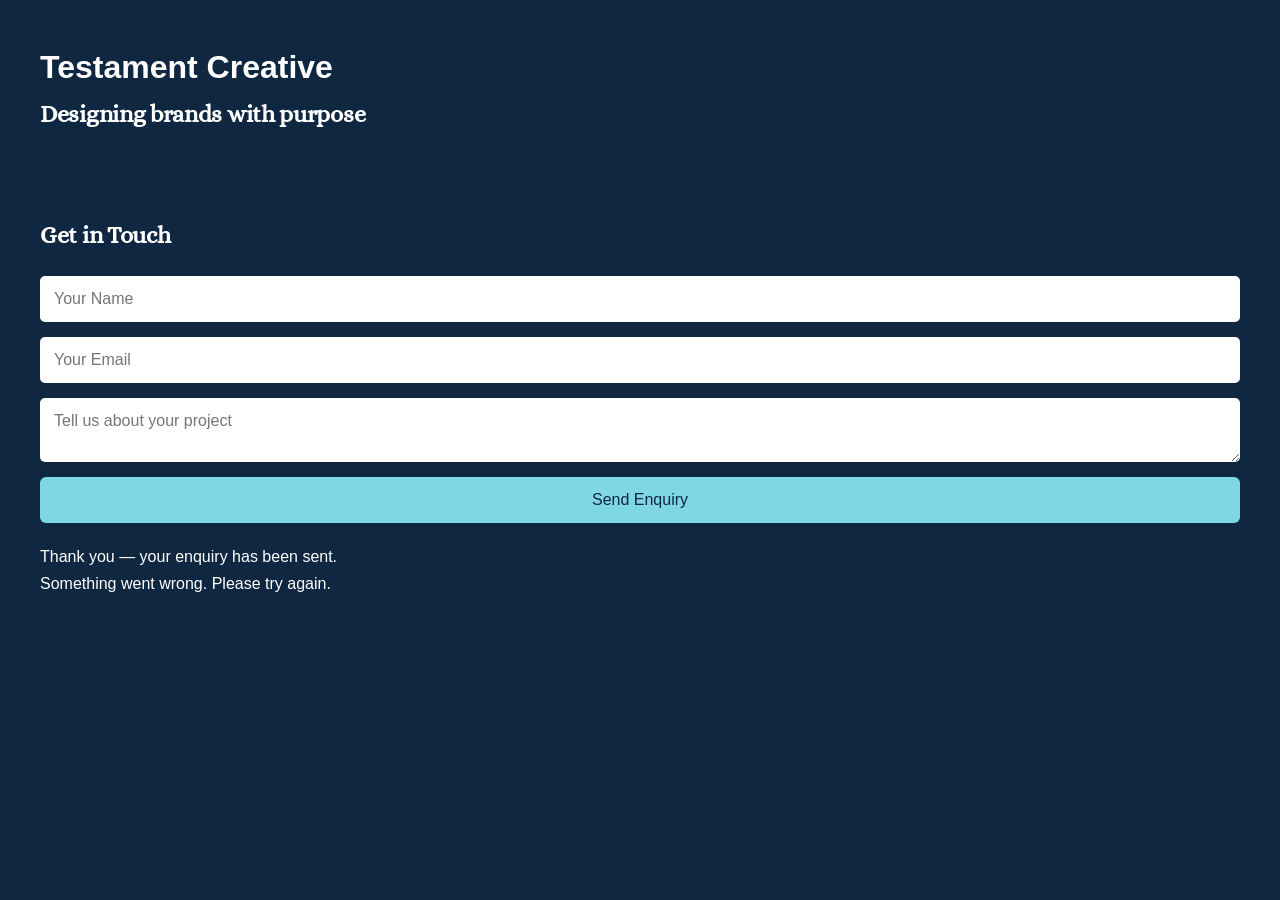
==== index.html @ 3f70b100 "Update index.html" ====
<!DOCTYPE html>
<html lang="en">
<head>
<meta charset="UTF-8">
<meta name="viewport" content="width=device-width, initial-scale=1.0">

<title>Testament Creative</title>

<link href="https://fonts.googleapis.com/css2?family=Alice&family=Inter:wght@300;400;500&display=swap" rel="stylesheet">
<link rel="stylesheet" href="style.css">

</head>

<body>

<header>
    <h1>Testament Creative</h1>
</header>

<section class="hero">
    <h2>Designing brands with purpose</h2>
</section>

<section class="contact">

    <h2>Get in Touch</h2>

    <form id="contact-form" action="https://submit-form.com/enug07Dzq" method="POST">

        <input type="text" name="name" placeholder="Your Name" required>
        <input type="email" name="email" placeholder="Your Email" required>
        <textarea name="message" placeholder="Tell us about your project" required></textarea>

        <button type="submit">Send Enquiry</button>

    </form>

    <div id="success-message">Thank you — your enquiry has been sent.</div>
    <div id="error-message">Something went wrong. Please try again.</div>

</section>

<script>
const form = document.getElementById('contact-form');
const successMessage = document.getElementById('success-message');
const errorMessage = document.getElementById('error-message');

form.addEventListener('submit', async function(e) {
    e.preventDefault();

    successMessage.classList.remove('show');
    errorMessage.classList.remove('show');

    const data = new FormData(form);

    try {
        const response = await fetch(form.action, {
            method: 'POST',
            body: data,
            headers: {
                'Accept': 'application/json'
            }
        });

        if (response.ok) {
            form.reset();
            successMessage.classList.add('show');
        } else {
            errorMessage.classList.add('show');
        }

    } catch (error) {
        errorMessage.classList.add('show');
    }
});
</script>

</body>
</html>
---- style.css ----
* {
  margin: 0;
  padding: 0;
  box-sizing: border-box;
}

body {
  font-family: -apple-system, BlinkMacSystemFont, "Segoe UI", Roboto, Arial, sans-serif;
  background-color: #0f2740;
  color: #ffffff;
  line-height: 1.7;
  padding: 40px;
}

/* LOGO */

.logo {
  display: block;
  margin: 0 auto 40px auto;
  width: 220px;
}

/* HERO */

.hero {
  max-width: 700px;
  margin-bottom: 80px;
}

.hero h1 {
  font-size: 34px;
  letter-spacing: -0.5px;
  margin-bottom: 20px;
  font-family: 'Alice', serif; /* ✅ ADDED */
}

.hero p {
  margin-bottom: 20px;
  opacity: 0.85;
}

/* BUTTONS */

button {
  background-color: #7fd6e5;
  color: #0f2740;
  border: none;
  padding: 14px 28px;
  border-radius: 6px;
  cursor: pointer;
  font-size: 16px;
  transition: all 0.25s ease;
}

button:hover {
  transform: translateY(-2px);
  box-shadow: 0 6px 20px rgba(127, 214, 229, 0.25);
}

/* SECTIONS */

section {
  margin-bottom: 80px;
}

h2 {
  margin-bottom: 20px;
  letter-spacing: -0.3px;
  font-family: 'Alice', serif; /* ✅ ADDED */
}

h3 {
  margin-bottom: 5px;
  font-family: 'Alice', serif; /* ✅ ADDED */
}

/* SERVICES */

.services {
  display: grid;
  gap: 20px;
}

.services div {
  transition: opacity 0.3s ease;
}

.services div:hover {
  opacity: 0.85;
}

.services p {
  opacity: 0.8;
}

/* CONTACT FORM */

form {
  display: flex;
  flex-direction: column;
  gap: 15px;
  margin-bottom: 20px;
}

input,
textarea {
  font-family: inherit;
  font-size: 16px;
  padding: 14px;
  border-radius: 5px;
  border: none;
}

/* LINKS */

a {
  color: #7fd6e5;
  text-decoration: none;
  transition: opacity 0.2s ease;
}

a:hover {
  opacity: 0.7;
}

/* SCROLL ANIMATION */

.fade-in {
  opacity: 0;
  transform: translateY(20px);
  transition: opacity 0.8s ease, transform 0.8s ease;
}

.fade-in.visible {
  opacity: 1;
  transform: translateY(0);
}

/* CURSOR GLOW */

.cursor-glow {
  position: fixed;
  width: 300px;
  height: 300px;
  background: radial-gradient(circle, rgba(127, 214, 229, 0.15) 0%, transparent 70%);
  pointer-events: none;
  transform: translate(-50%, -50%);
  z-index: 0;
}

/* MOBILE */

@media (max-width: 768px) {
  body {
    padding: 20px;
  }

  .hero h1 {
    font-size: 26px;
  }

  section {
    margin-bottom: 60px;
  }

  input,
  textarea {
    font-size: 15px;
  }
}
/* SUCCESS MESSAGE */

.success-message {
  opacity: 0;
  transform: translateY(10px);
  transition: opacity 0.6s ease, transform 0.6s ease;
  margin-top: 15px;
  color: #7fd6e5;
}

.success-message.visible {
  opacity: 1;
  transform: translateY(0);
}
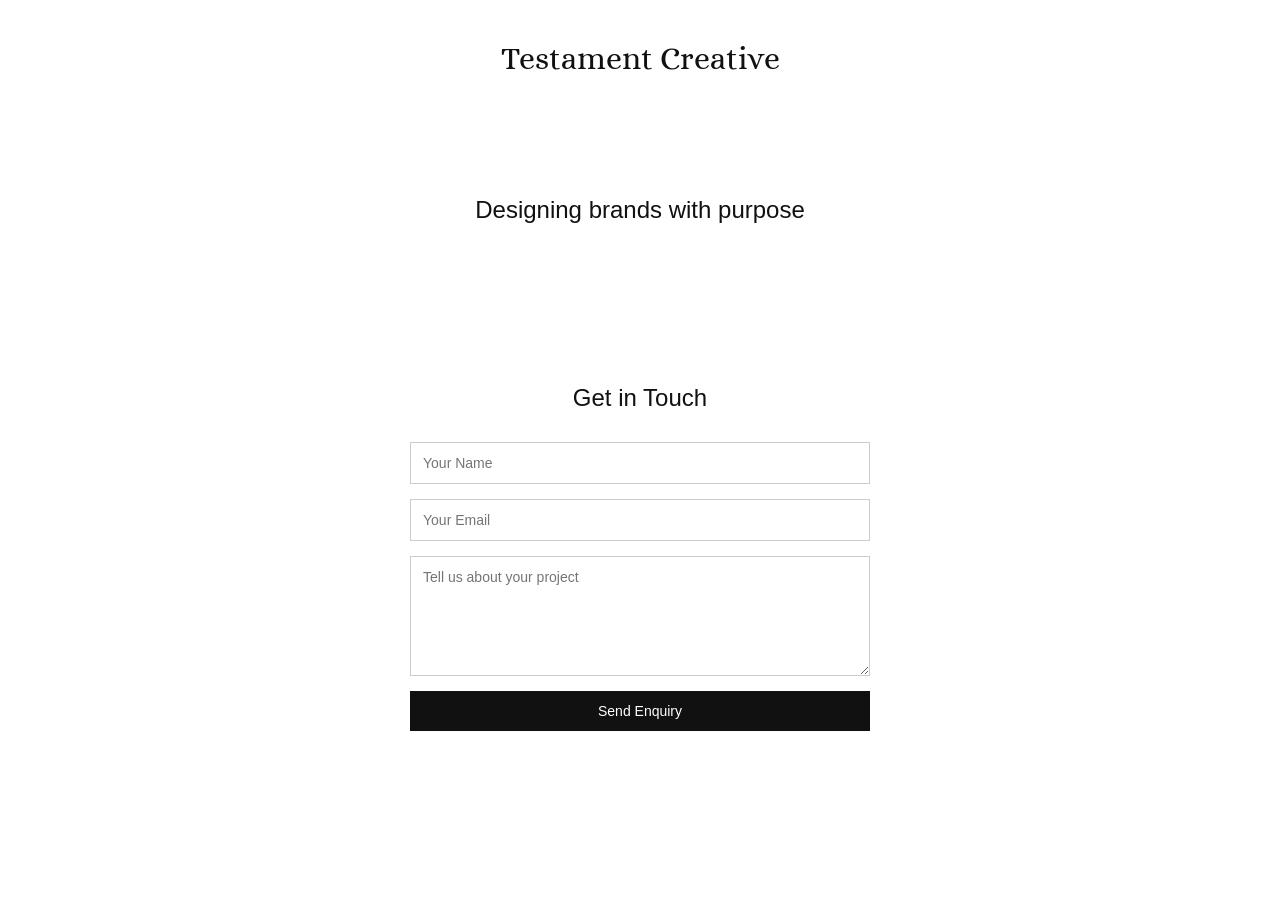
==== commit 13a8bc22: "Cancelled incorrect changes" ====
--- a/index.html
+++ b/index.html
@@ -25,7 +25,7 @@
 
     <h2>Get in Touch</h2>
 
-    <form id="contact-form" action="https://submit-form.com/enug07Dzq" method="POST">
+    <form id="contact-form" action="https://submit-form.com/REPLACE_WITH_YOUR_ID" method="POST">
 
         <input type="text" name="name" placeholder="Your Name" required>
         <input type="email" name="email" placeholder="Your Email" required>
@@ -36,42 +36,25 @@
     </form>
 
     <div id="success-message">Thank you — your enquiry has been sent.</div>
-    <div id="error-message">Something went wrong. Please try again.</div>
 
 </section>
 
 <script>
 const form = document.getElementById('contact-form');
 const successMessage = document.getElementById('success-message');
-const errorMessage = document.getElementById('error-message');
 
 form.addEventListener('submit', async function(e) {
     e.preventDefault();
 
-    successMessage.classList.remove('show');
-    errorMessage.classList.remove('show');
-
     const data = new FormData(form);
 
-    try {
-        const response = await fetch(form.action, {
-            method: 'POST',
-            body: data,
-            headers: {
-                'Accept': 'application/json'
-            }
-        });
+    await fetch(form.action, {
+        method: 'POST',
+        body: data
+    });
 
-        if (response.ok) {
-            form.reset();
-            successMessage.classList.add('show');
-        } else {
-            errorMessage.classList.add('show');
-        }
-
-    } catch (error) {
-        errorMessage.classList.add('show');
-    }
+    form.reset();
+    successMessage.classList.add('show');
 });
 </script>
 
--- a/style.css
+++ b/style.css
@@ -1,184 +1,104 @@
+/* Reset */
 * {
-  margin: 0;
-  padding: 0;
-  box-sizing: border-box;
+    margin: 0;
+    padding: 0;
+    box-sizing: border-box;
 }
 
 body {
-  font-family: -apple-system, BlinkMacSystemFont, "Segoe UI", Roboto, Arial, sans-serif;
-  background-color: #0f2740;
-  color: #ffffff;
-  line-height: 1.7;
-  padding: 40px;
+    font-family: 'Inter', sans-serif;
+    color: #111;
+    background: #fff;
 }
 
-/* LOGO */
-
-.logo {
-  display: block;
-  margin: 0 auto 40px auto;
-  width: 220px;
+/* Header */
+header {
+    padding: 40px 20px;
+    text-align: center;
 }
 
-/* HERO */
-
-.hero {
-  max-width: 700px;
-  margin-bottom: 80px;
+header h1 {
+    font-family: 'Alice', serif;
+    font-size: 32px;
+    font-weight: 400;
 }
 
-.hero h1 {
-  font-size: 34px;
-  letter-spacing: -0.5px;
-  margin-bottom: 20px;
-  font-family: 'Alice', serif; /* ✅ ADDED */
+/* Hero */
+.hero {
+    padding: 80px 20px;
+    text-align: center;
 }
 
-.hero p {
-  margin-bottom: 20px;
-  opacity: 0.85;
+.hero h2 {
+    font-size: 24px;
+    font-weight: 300;
 }
 
-/* BUTTONS */
-
-button {
-  background-color: #7fd6e5;
-  color: #0f2740;
-  border: none;
-  padding: 14px 28px;
-  border-radius: 6px;
-  cursor: pointer;
-  font-size: 16px;
-  transition: all 0.25s ease;
+/* Contact Section */
+.contact {
+    padding: 80px 20px;
+    max-width: 500px;
+    margin: 0 auto;
+    text-align: center;
 }
 
-button:hover {
-  transform: translateY(-2px);
-  box-shadow: 0 6px 20px rgba(127, 214, 229, 0.25);
+.contact h2 {
+    margin-bottom: 30px;
+    font-weight: 400;
 }
 
-/* SECTIONS */
-
-section {
-  margin-bottom: 80px;
-}
-
-h2 {
-  margin-bottom: 20px;
-  letter-spacing: -0.3px;
-  font-family: 'Alice', serif; /* ✅ ADDED */
-}
-
-h3 {
-  margin-bottom: 5px;
-  font-family: 'Alice', serif; /* ✅ ADDED */
-}
-
-/* SERVICES */
-
-.services {
-  display: grid;
-  gap: 20px;
-}
-
-.services div {
-  transition: opacity 0.3s ease;
-}
-
-.services div:hover {
-  opacity: 0.85;
-}
-
-.services p {
-  opacity: 0.8;
-}
-
-/* CONTACT FORM */
-
+/* Form */
 form {
-  display: flex;
-  flex-direction: column;
-  gap: 15px;
-  margin-bottom: 20px;
+    display: flex;
+    flex-direction: column;
+    gap: 15px;
 }
 
 input,
 textarea {
-  font-family: inherit;
-  font-size: 16px;
-  padding: 14px;
-  border-radius: 5px;
-  border: none;
+    padding: 12px;
+    border: 1px solid #ccc;
+    font-size: 14px;
+    font-family: 'Inter', sans-serif;
 }
 
-/* LINKS */
-
-a {
-  color: #7fd6e5;
-  text-decoration: none;
-  transition: opacity 0.2s ease;
+textarea {
+    min-height: 120px;
+    resize: vertical;
 }
 
-a:hover {
-  opacity: 0.7;
+button {
+    padding: 12px;
+    border: none;
+    background: #111;
+    color: #fff;
+    font-size: 14px;
+    cursor: pointer;
+    transition: opacity 0.3s ease;
 }
 
-/* SCROLL ANIMATION */
-
-.fade-in {
-  opacity: 0;
-  transform: translateY(20px);
-  transition: opacity 0.8s ease, transform 0.8s ease;
+button:hover {
+    opacity: 0.8;
 }
 
-.fade-in.visible {
-  opacity: 1;
-  transform: translateY(0);
+/* Messages */
+#success-message,
+#error-message {
+    opacity: 0;
+    margin-top: 20px;
+    font-size: 14px;
+    transition: opacity 0.5s ease;
 }
 
-/* CURSOR GLOW */
-
-.cursor-glow {
-  position: fixed;
-  width: 300px;
-  height: 300px;
-  background: radial-gradient(circle, rgba(127, 214, 229, 0.15) 0%, transparent 70%);
-  pointer-events: none;
-  transform: translate(-50%, -50%);
-  z-index: 0;
+#success-message.show,
+#error-message.show {
+    opacity: 1;
 }
 
-/* MOBILE */
-
-@media (max-width: 768px) {
-  body {
-    padding: 20px;
-  }
-
-  .hero h1 {
-    font-size: 26px;
-  }
-
-  section {
-    margin-bottom: 60px;
-  }
-
-  input,
-  textarea {
-    font-size: 15px;
-  }
-}
-/* SUCCESS MESSAGE */
-
-.success-message {
-  opacity: 0;
-  transform: translateY(10px);
-  transition: opacity 0.6s ease, transform 0.6s ease;
-  margin-top: 15px;
-  color: #7fd6e5;
+#success-message {
+    color: green;
 }
 
-.success-message.visible {
-  opacity: 1;
-  transform: translateY(0);
+#error-message {
+    color: red;
 }
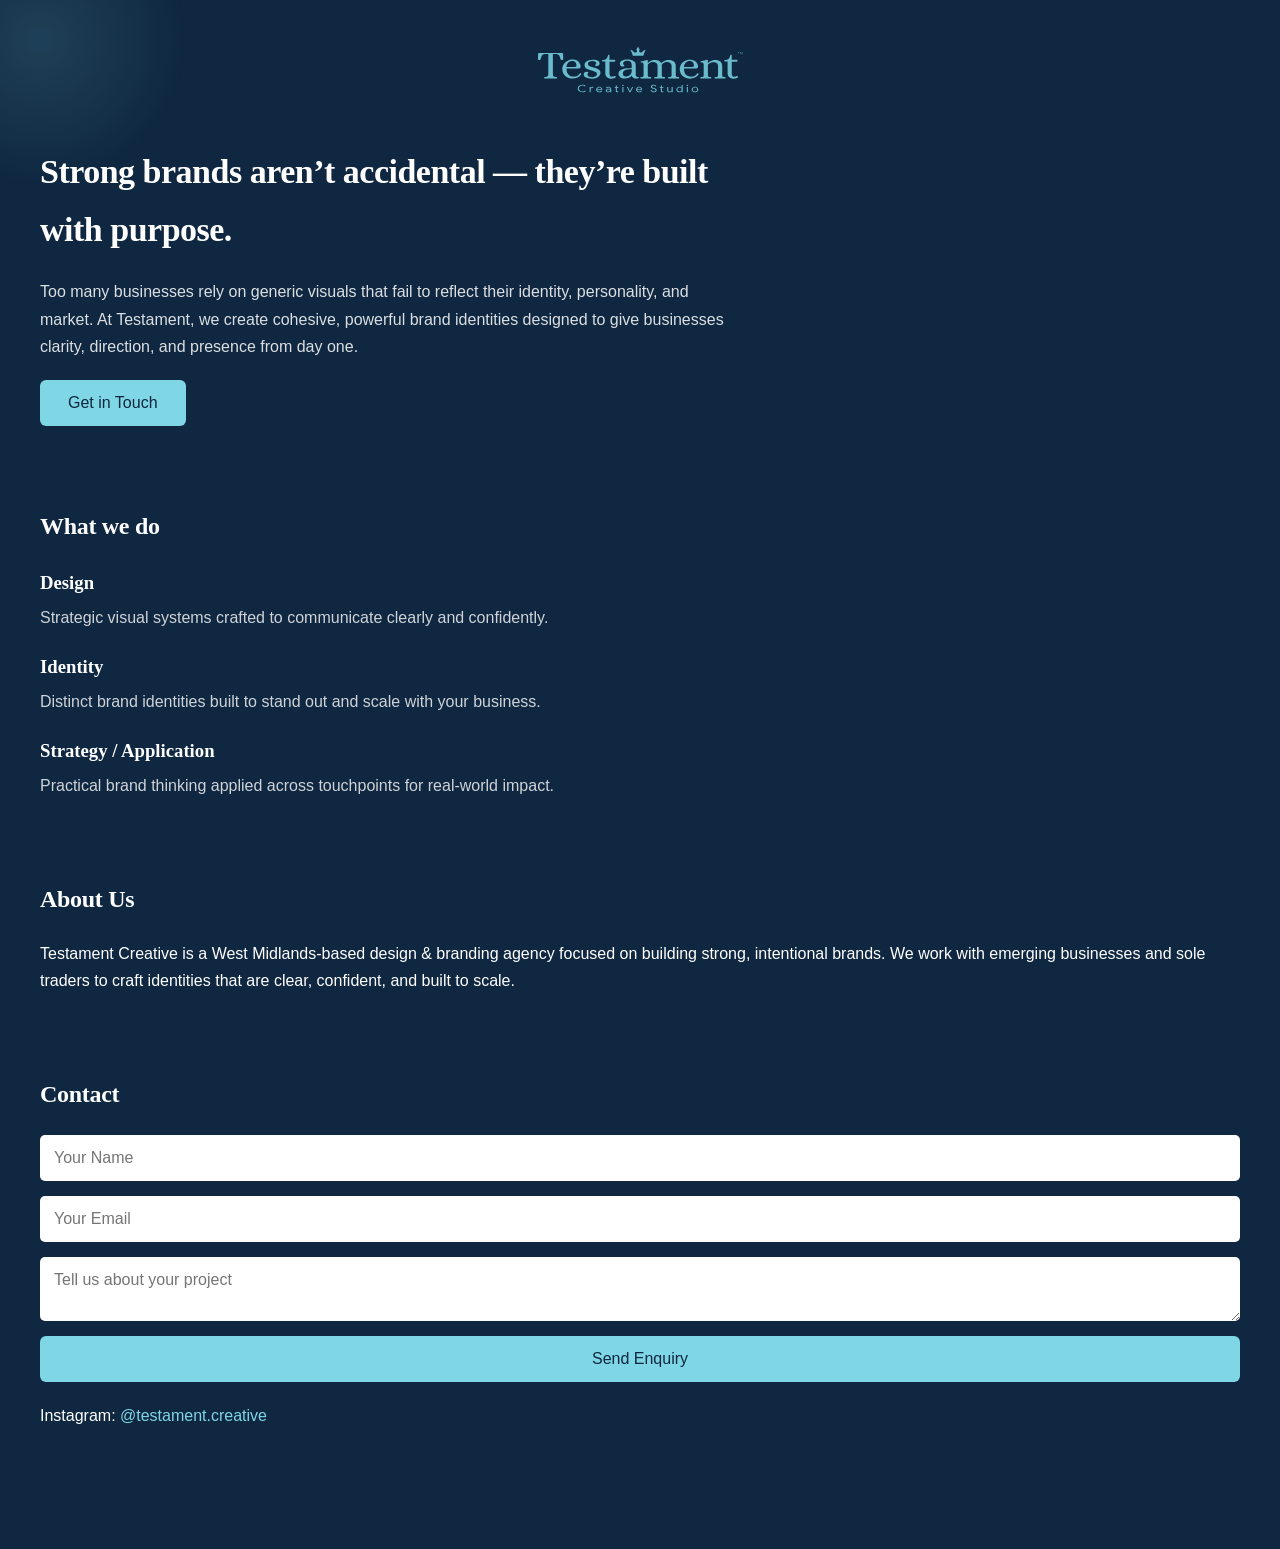
==== commit 4f01fd3a: "Version A1" ====
--- a/index.html
+++ b/index.html
@@ -2,60 +2,113 @@
 <html lang="en">
 <head>
 <meta charset="UTF-8">
+<title>Testament Creative | Branding & Design Agency UK</title>
+
 <meta name="viewport" content="width=device-width, initial-scale=1.0">
 
-<title>Testament Creative</title>
+<meta name="description" content="Testament Creative is a UK-based branding and design agency helping businesses build strong, purposeful brand identities that stand out and scale.">
 
-<link href="https://fonts.googleapis.com/css2?family=Alice&family=Inter:wght@300;400;500&display=swap" rel="stylesheet">
-<link rel="stylesheet" href="style.css">
+<link rel="stylesheet" href="style.css?v=5">
+<link rel="icon" type="image/png" href="favicon.png">
 
 </head>
 
 <body>
 
+<div class="cursor-glow"></div>
+
 <header>
-    <h1>Testament Creative</h1>
+<img src="logo.svg" alt="Testament Creative branding agency logo" class="logo fade-in">
 </header>
 
-<section class="hero">
-    <h2>Designing brands with purpose</h2>
+<section class="hero fade-in">
+<h1>Strong brands aren’t accidental — they’re built with purpose.</h1>
+<p>
+Too many businesses rely on generic visuals that fail to reflect their identity,
+personality, and market. At Testament, we create cohesive, powerful brand identities
+designed to give businesses clarity, direction, and presence from day one.
+</p>
+<button onclick="scrollToContact()">Get in Touch</button>
 </section>
 
-<section class="contact">
+<section class="fade-in">
+<h2>What we do</h2>
 
-    <h2>Get in Touch</h2>
+<div class="services">
+<div>
+<h3>Design</h3>
+<p>Strategic visual systems crafted to communicate clearly and confidently.</p>
+</div>
 
-    <form id="contact-form" action="https://submit-form.com/REPLACE_WITH_YOUR_ID" method="POST">
+<div>
+<h3>Identity</h3>
+<p>Distinct brand identities built to stand out and scale with your business.</p>
+</div>
 
-        <input type="text" name="name" placeholder="Your Name" required>
-        <input type="email" name="email" placeholder="Your Email" required>
-        <textarea name="message" placeholder="Tell us about your project" required></textarea>
+<div>
+<h3>Strategy / Application</h3>
+<p>Practical brand thinking applied across touchpoints for real-world impact.</p>
+</div>
+</div>
+</section>
 
-        <button type="submit">Send Enquiry</button>
+<section class="fade-in">
+<h2>About Us</h2>
+<p>
+Testament Creative is a West Midlands-based design & branding agency focused on building strong, intentional brands.
+We work with emerging businesses and sole traders to craft identities
+that are clear, confident, and built to scale.
+</p>
+</section>
 
-    </form>
+<section id="contact" class="contact fade-in">
+<h2>Contact</h2>
 
-    <div id="success-message">Thank you — your enquiry has been sent.</div>
+<!-- GitHub Pages compatible (no backend yet) -->
+<form>
+<input type="text" name="name" placeholder="Your Name" required>
+<input type="email" name="email" placeholder="Your Email" required>
+<textarea name="message" placeholder="Tell us about your project" required></textarea>
 
+<button type="submit">Send Enquiry</button>
+</form>
+
+<p>
+Instagram:
+<a href="https://instagram.com/testament.creative" target="_blank" rel="noopener">
+@testament.creative
+</a>
+</p>
 </section>
 
 <script>
-const form = document.getElementById('contact-form');
-const successMessage = document.getElementById('success-message');
+// Fade-in on scroll
+const elements = document.querySelectorAll('.fade-in');
 
-form.addEventListener('submit', async function(e) {
-    e.preventDefault();
+const observer = new IntersectionObserver(entries => {
+entries.forEach(entry => {
+if (entry.isIntersecting) {
+entry.target.classList.add('visible');
+}
+});
+}, { threshold: 0.1 });
 
-    const data = new FormData(form);
+elements.forEach(el => observer.observe(el));
 
-    await fetch(form.action, {
-        method: 'POST',
-        body: data
-    });
+// Cursor glow
+const glow = document.querySelector('.cursor-glow');
 
-    form.reset();
-    successMessage.classList.add('show');
+document.addEventListener('mousemove', (e) => {
+glow.style.left = e.clientX + 'px';
+glow.style.top = e.clientY + 'px';
 });
+
+// Smooth scroll
+function scrollToContact() {
+document.getElementById('contact').scrollIntoView({
+behavior: 'smooth'
+});
+}
 </script>
 
 </body>
--- a/style.css
+++ b/style.css
@@ -1,104 +1,184 @@
-/* Reset */
 * {
-    margin: 0;
-    padding: 0;
-    box-sizing: border-box;
+  margin: 0;
+  padding: 0;
+  box-sizing: border-box;
 }
 
 body {
-    font-family: 'Inter', sans-serif;
-    color: #111;
-    background: #fff;
+  font-family: -apple-system, BlinkMacSystemFont, "Segoe UI", Roboto, Arial, sans-serif;
+  background-color: #0f2740;
+  color: #ffffff;
+  line-height: 1.7;
+  padding: 40px;
 }
 
-/* Header */
-header {
-    padding: 40px 20px;
-    text-align: center;
+/* LOGO */
+
+.logo {
+  display: block;
+  margin: 0 auto 40px auto;
+  width: 220px;
 }
 
-header h1 {
-    font-family: 'Alice', serif;
-    font-size: 32px;
-    font-weight: 400;
+/* HERO */
+
+.hero {
+  max-width: 700px;
+  margin-bottom: 80px;
 }
 
-/* Hero */
-.hero {
-    padding: 80px 20px;
-    text-align: center;
+.hero h1 {
+  font-size: 34px;
+  letter-spacing: -0.5px;
+  margin-bottom: 20px;
+  font-family: 'Alice', serif; /* ✅ ADDED */
 }
 
-.hero h2 {
-    font-size: 24px;
-    font-weight: 300;
+.hero p {
+  margin-bottom: 20px;
+  opacity: 0.85;
 }
 
-/* Contact Section */
-.contact {
-    padding: 80px 20px;
-    max-width: 500px;
-    margin: 0 auto;
-    text-align: center;
+/* BUTTONS */
+
+button {
+  background-color: #7fd6e5;
+  color: #0f2740;
+  border: none;
+  padding: 14px 28px;
+  border-radius: 6px;
+  cursor: pointer;
+  font-size: 16px;
+  transition: all 0.25s ease;
 }
 
-.contact h2 {
-    margin-bottom: 30px;
-    font-weight: 400;
+button:hover {
+  transform: translateY(-2px);
+  box-shadow: 0 6px 20px rgba(127, 214, 229, 0.25);
 }
 
-/* Form */
+/* SECTIONS */
+
+section {
+  margin-bottom: 80px;
+}
+
+h2 {
+  margin-bottom: 20px;
+  letter-spacing: -0.3px;
+  font-family: 'Alice', serif; /* ✅ ADDED */
+}
+
+h3 {
+  margin-bottom: 5px;
+  font-family: 'Alice', serif; /* ✅ ADDED */
+}
+
+/* SERVICES */
+
+.services {
+  display: grid;
+  gap: 20px;
+}
+
+.services div {
+  transition: opacity 0.3s ease;
+}
+
+.services div:hover {
+  opacity: 0.85;
+}
+
+.services p {
+  opacity: 0.8;
+}
+
+/* CONTACT FORM */
+
 form {
-    display: flex;
-    flex-direction: column;
-    gap: 15px;
+  display: flex;
+  flex-direction: column;
+  gap: 15px;
+  margin-bottom: 20px;
 }
 
 input,
 textarea {
-    padding: 12px;
-    border: 1px solid #ccc;
-    font-size: 14px;
-    font-family: 'Inter', sans-serif;
+  font-family: inherit;
+  font-size: 16px;
+  padding: 14px;
+  border-radius: 5px;
+  border: none;
 }
 
-textarea {
-    min-height: 120px;
-    resize: vertical;
+/* LINKS */
+
+a {
+  color: #7fd6e5;
+  text-decoration: none;
+  transition: opacity 0.2s ease;
 }
 
-button {
-    padding: 12px;
-    border: none;
-    background: #111;
-    color: #fff;
-    font-size: 14px;
-    cursor: pointer;
-    transition: opacity 0.3s ease;
+a:hover {
+  opacity: 0.7;
 }
 
-button:hover {
-    opacity: 0.8;
+/* SCROLL ANIMATION */
+
+.fade-in {
+  opacity: 0;
+  transform: translateY(20px);
+  transition: opacity 0.8s ease, transform 0.8s ease;
 }
 
-/* Messages */
-#success-message,
-#error-message {
-    opacity: 0;
-    margin-top: 20px;
-    font-size: 14px;
-    transition: opacity 0.5s ease;
+.fade-in.visible {
+  opacity: 1;
+  transform: translateY(0);
 }
 
-#success-message.show,
-#error-message.show {
-    opacity: 1;
+/* CURSOR GLOW */
+
+.cursor-glow {
+  position: fixed;
+  width: 300px;
+  height: 300px;
+  background: radial-gradient(circle, rgba(127, 214, 229, 0.15) 0%, transparent 70%);
+  pointer-events: none;
+  transform: translate(-50%, -50%);
+  z-index: 0;
 }
 
-#success-message {
-    color: green;
+/* MOBILE */
+
+@media (max-width: 768px) {
+  body {
+    padding: 20px;
+  }
+
+  .hero h1 {
+    font-size: 26px;
+  }
+
+  section {
+    margin-bottom: 60px;
+  }
+
+  input,
+  textarea {
+    font-size: 15px;
+  }
+}
+/* SUCCESS MESSAGE */
+
+.success-message {
+  opacity: 0;
+  transform: translateY(10px);
+  transition: opacity 0.6s ease, transform 0.6s ease;
+  margin-top: 15px;
+  color: #7fd6e5;
 }
 
-#error-message {
-    color: red;
+.success-message.visible {
+  opacity: 1;
+  transform: translateY(0);
 }
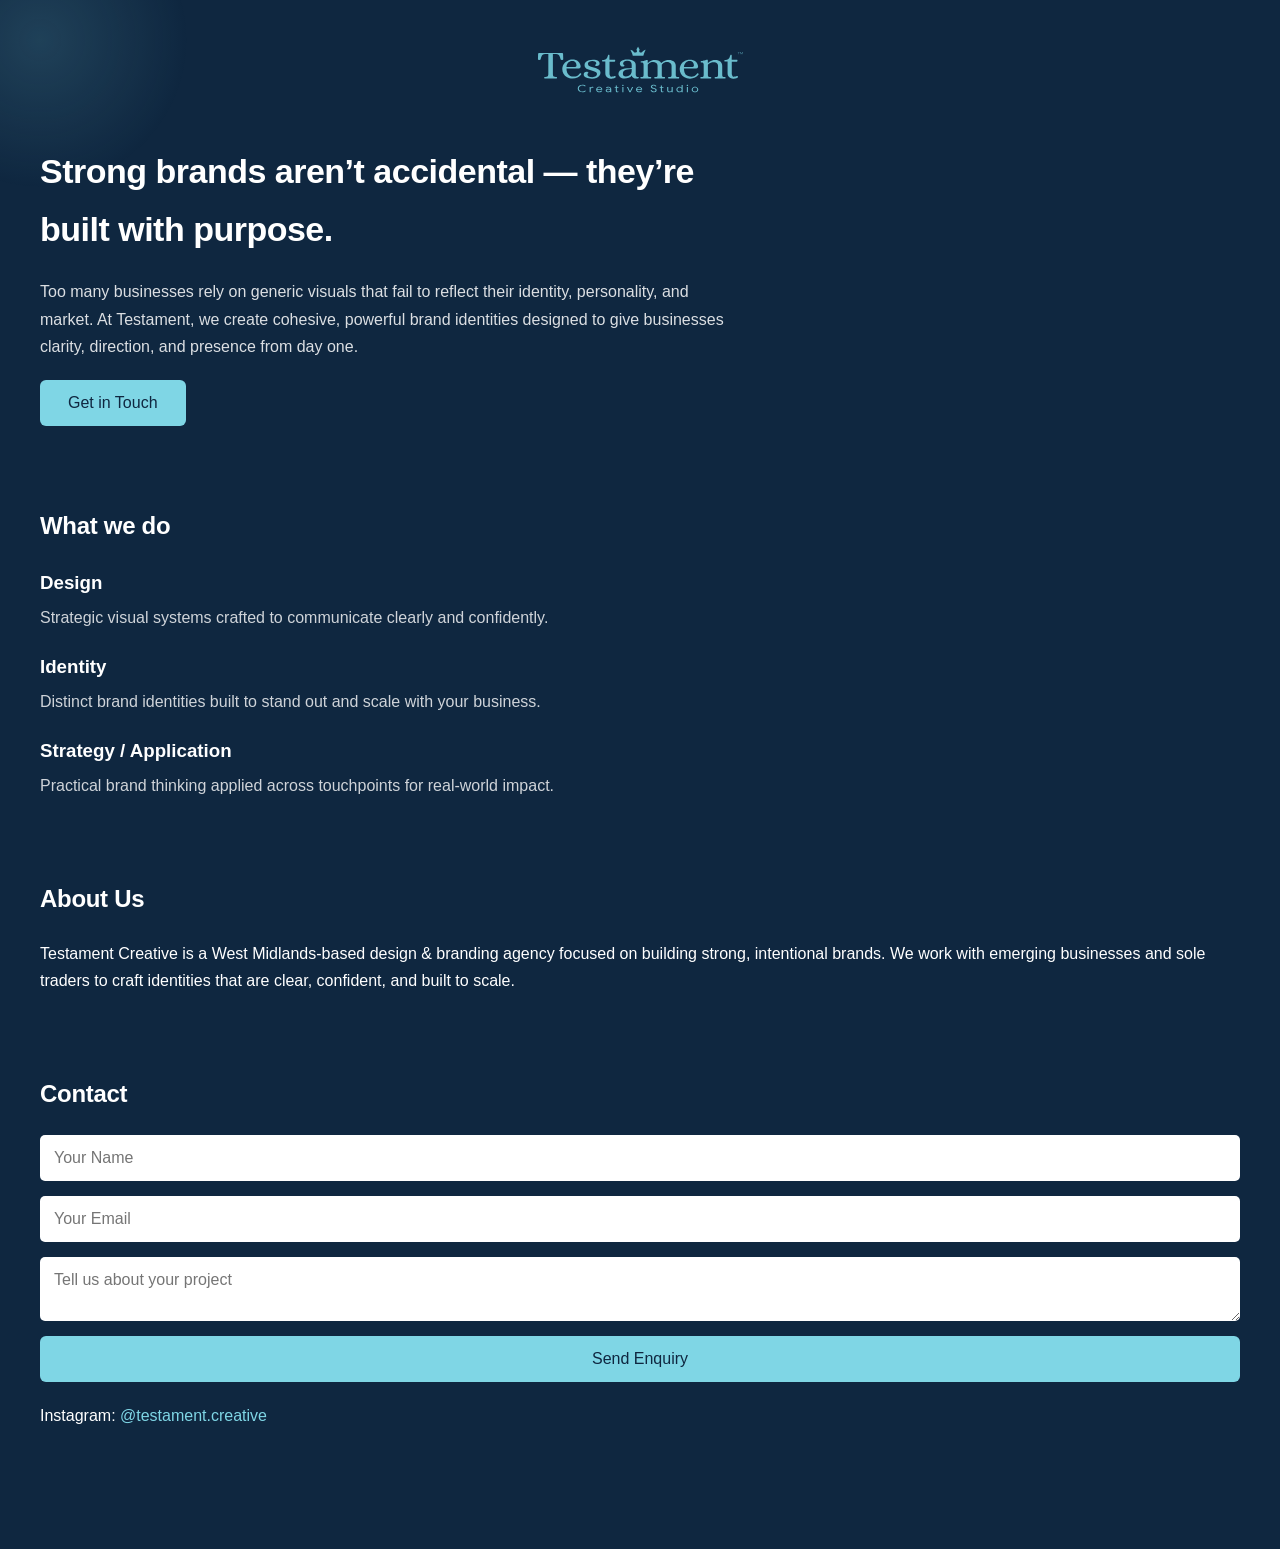
==== commit 0c7919c3: "Added logo animation" ====
--- a/index.html
+++ b/index.html
@@ -18,7 +18,7 @@
 <div class="cursor-glow"></div>
 
 <header>
-<img src="logo.svg" alt="Testament Creative branding agency logo" class="logo fade-in">
+<img src="logo.svg" alt="Testament Creative branding agency logo" class="logo fade-in logo-drop">
 </header>
 
 <section class="hero fade-in">
@@ -64,7 +64,6 @@
 <section id="contact" class="contact fade-in">
 <h2>Contact</h2>
 
-<!-- GitHub Pages compatible (no backend yet) -->
 <form>
 <input type="text" name="name" placeholder="Your Name" required>
 <input type="email" name="email" placeholder="Your Email" required>
@@ -103,7 +102,7 @@
 glow.style.top = e.clientY + 'px';
 });
 
-// Smooth scroll
+// Smooth scroll to contact
 function scrollToContact() {
 document.getElementById('contact').scrollIntoView({
 behavior: 'smooth'
--- a/style.css
+++ b/style.css
@@ -31,7 +31,6 @@
   font-size: 34px;
   letter-spacing: -0.5px;
   margin-bottom: 20px;
-  font-family: 'Alice', serif; /* ✅ ADDED */
 }
 
 .hero p {
@@ -66,12 +65,10 @@
 h2 {
   margin-bottom: 20px;
   letter-spacing: -0.3px;
-  font-family: 'Alice', serif; /* ✅ ADDED */
 }
 
 h3 {
   margin-bottom: 5px;
-  font-family: 'Alice', serif; /* ✅ ADDED */
 }
 
 /* SERVICES */
@@ -168,17 +165,3 @@
     font-size: 15px;
   }
 }
-/* SUCCESS MESSAGE */
-
-.success-message {
-  opacity: 0;
-  transform: translateY(10px);
-  transition: opacity 0.6s ease, transform 0.6s ease;
-  margin-top: 15px;
-  color: #7fd6e5;
-}
-
-.success-message.visible {
-  opacity: 1;
-  transform: translateY(0);
-}
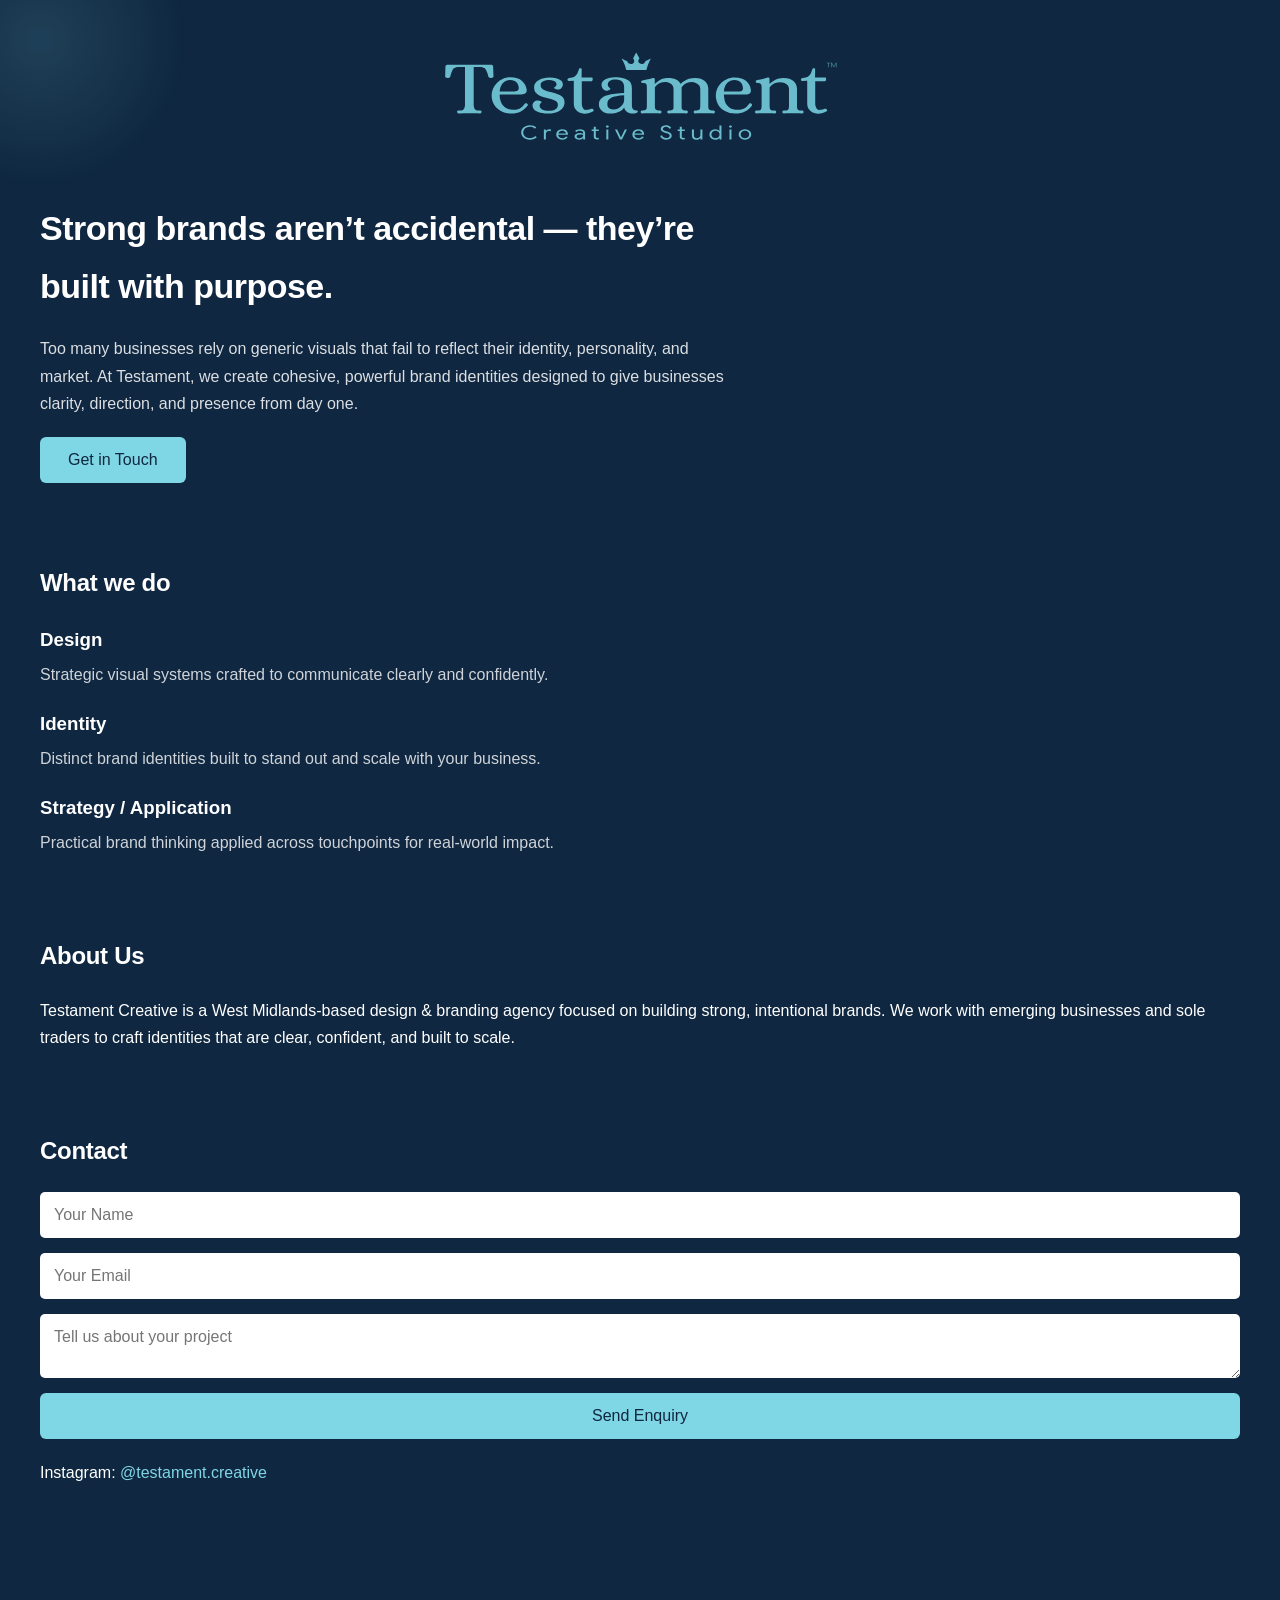
==== commit 9ff764bd: "Added Formspark Integration" ====
--- a/index.html
+++ b/index.html
@@ -8,7 +8,7 @@
 
 <meta name="description" content="Testament Creative is a UK-based branding and design agency helping businesses build strong, purposeful brand identities that stand out and scale.">
 
-<link rel="stylesheet" href="style.css?v=5">
+<link rel="stylesheet" href="style.css?v=6">
 <link rel="icon" type="image/png" href="favicon.png">
 
 </head>
@@ -64,13 +64,15 @@
 <section id="contact" class="contact fade-in">
 <h2>Contact</h2>
 
-<form>
+<form id="contact-form" action="https://submit-form.com/enug07Dzq" method="POST">
 <input type="text" name="name" placeholder="Your Name" required>
 <input type="email" name="email" placeholder="Your Email" required>
 <textarea name="message" placeholder="Tell us about your project" required></textarea>
 
 <button type="submit">Send Enquiry</button>
 </form>
+
+<p id="form-status" style="display:none;">Thank you — your enquiry has been sent.</p>
 
 <p>
 Instagram:
@@ -81,9 +83,8 @@
 </section>
 
 <script>
-// Fade-in on scroll
+// Fade-in
 const elements = document.querySelectorAll('.fade-in');
-
 const observer = new IntersectionObserver(entries => {
 entries.forEach(entry => {
 if (entry.isIntersecting) {
@@ -96,18 +97,47 @@
 
 // Cursor glow
 const glow = document.querySelector('.cursor-glow');
-
 document.addEventListener('mousemove', (e) => {
 glow.style.left = e.clientX + 'px';
 glow.style.top = e.clientY + 'px';
 });
 
-// Smooth scroll to contact
+// Scroll
 function scrollToContact() {
 document.getElementById('contact').scrollIntoView({
 behavior: 'smooth'
 });
 }
+
+// ✅ FORMSPARK HANDLER (corrected)
+const form = document.getElementById("contact-form");
+const status = document.getElementById("form-status");
+
+form.addEventListener("submit", async function(e) {
+e.preventDefault();
+
+const data = new FormData(form);
+
+try {
+const response = await fetch(form.action, {
+method: "POST",
+body: data
+});
+
+if (response.ok) {
+form.reset();
+status.style.display = "block";
+status.textContent = "Thank you — your enquiry has been sent.";
+} else {
+status.style.display = "block";
+status.textContent = "Something went wrong. Please try again.";
+}
+
+} catch (error) {
+status.style.display = "block";
+status.textContent = "Something went wrong. Please try again.";
+}
+});
 </script>
 
 </body>
--- a/style.css
+++ b/style.css
@@ -17,7 +17,27 @@
 .logo {
   display: block;
   margin: 0 auto 40px auto;
-  width: 220px;
+  width: 420px;
+}
+
+/* Logo drop-in animation */
+
+.logo-drop {
+  animation: logoDrop 0.9s ease-out;
+}
+
+@keyframes logoDrop {
+  0% {
+    opacity: 0;
+    transform: translateY(-30px);
+  }
+  60% {
+    opacity: 1;
+    transform: translateY(6px);
+  }
+  100% {
+    transform: translateY(0);
+  }
 }
 
 /* HERO */
@@ -164,4 +184,8 @@
   textarea {
     font-size: 15px;
   }
+
+  .logo {
+    width: 260px; /* keeps it sensible on mobile */
+  }
 }
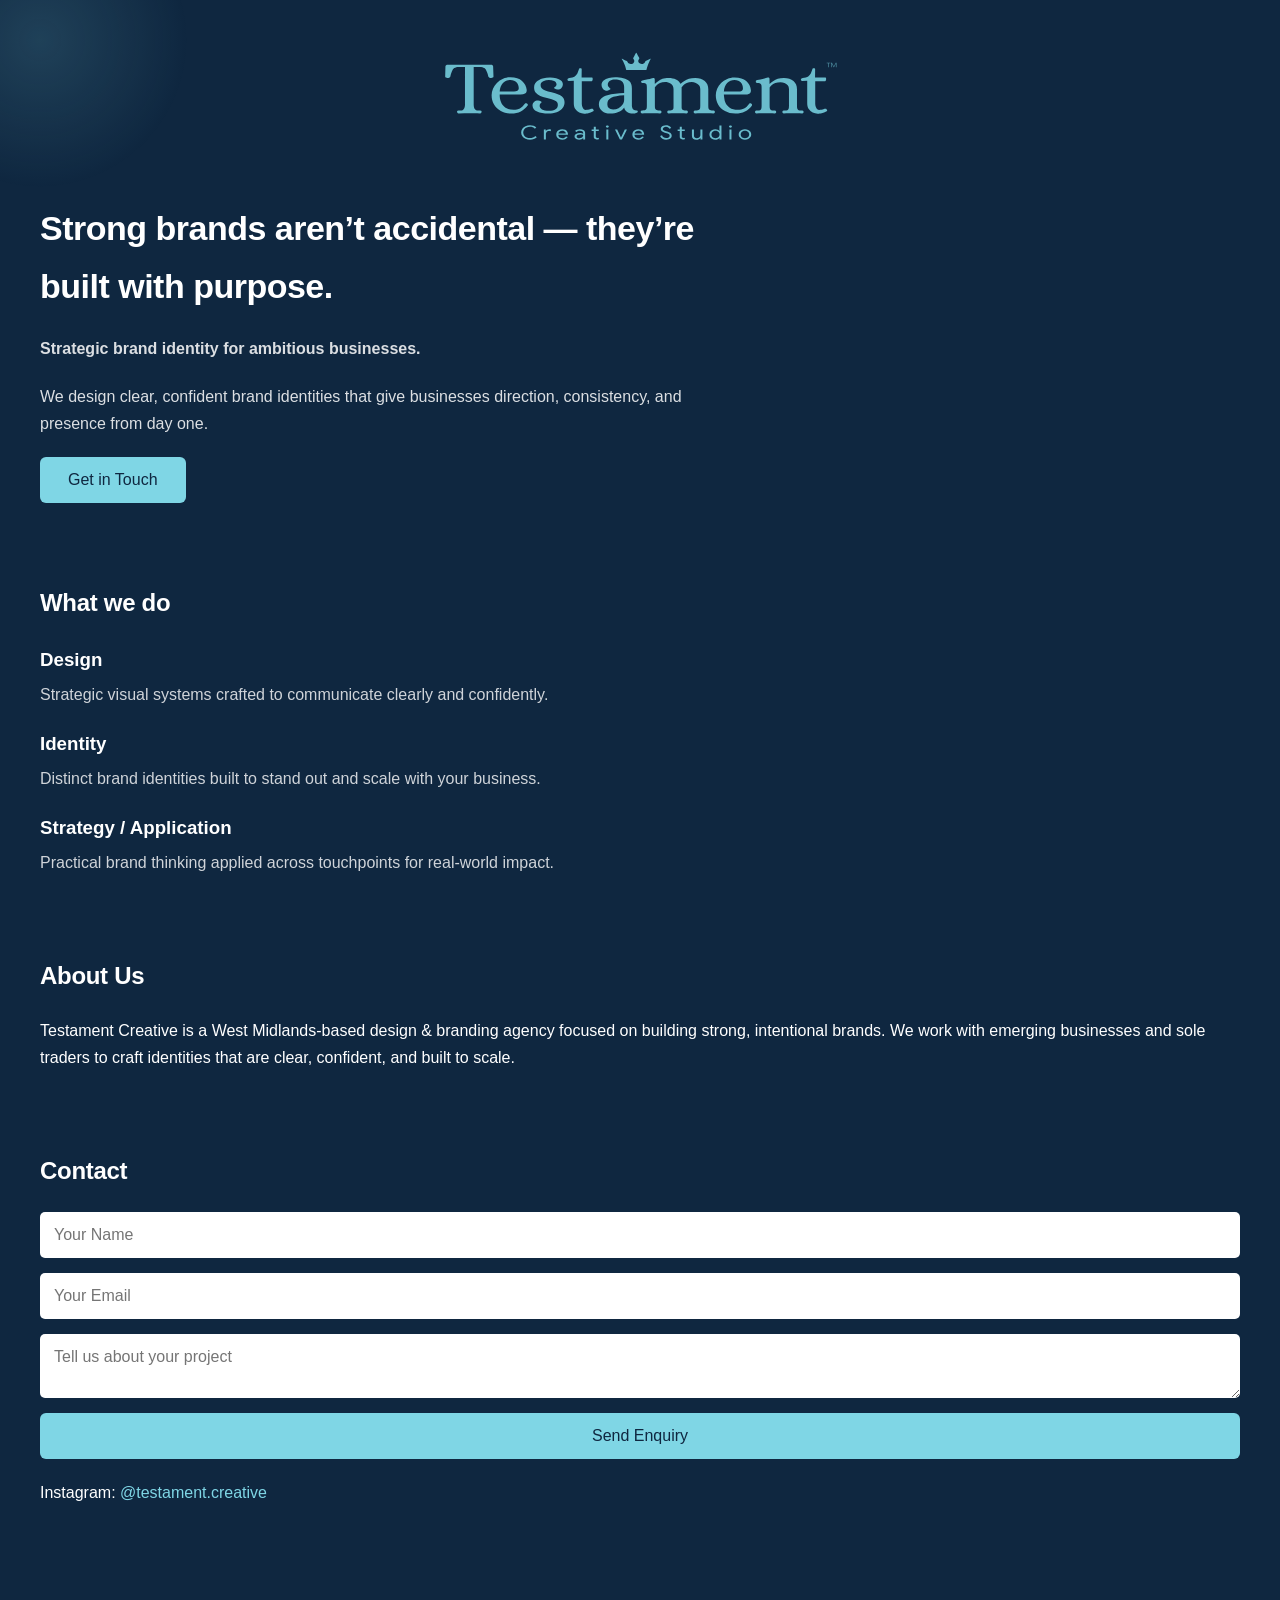
==== commit cc11c162: "Added positioning statement" ====
--- a/index.html
+++ b/index.html
@@ -23,11 +23,14 @@
 
 <section class="hero fade-in">
 <h1>Strong brands aren’t accidental — they’re built with purpose.</h1>
+
+<p><strong>Strategic brand identity for ambitious businesses.</strong></p>
+
 <p>
-Too many businesses rely on generic visuals that fail to reflect their identity,
-personality, and market. At Testament, we create cohesive, powerful brand identities
-designed to give businesses clarity, direction, and presence from day one.
+We design clear, confident brand identities that give businesses direction,
+consistency, and presence from day one.
 </p>
+
 <button onclick="scrollToContact()">Get in Touch</button>
 </section>
 
@@ -109,7 +112,7 @@
 });
 }
 
-// ✅ FORMSPARK HANDLER (corrected)
+// Form handler (FormSpark)
 const form = document.getElementById("contact-form");
 const status = document.getElementById("form-status");
 
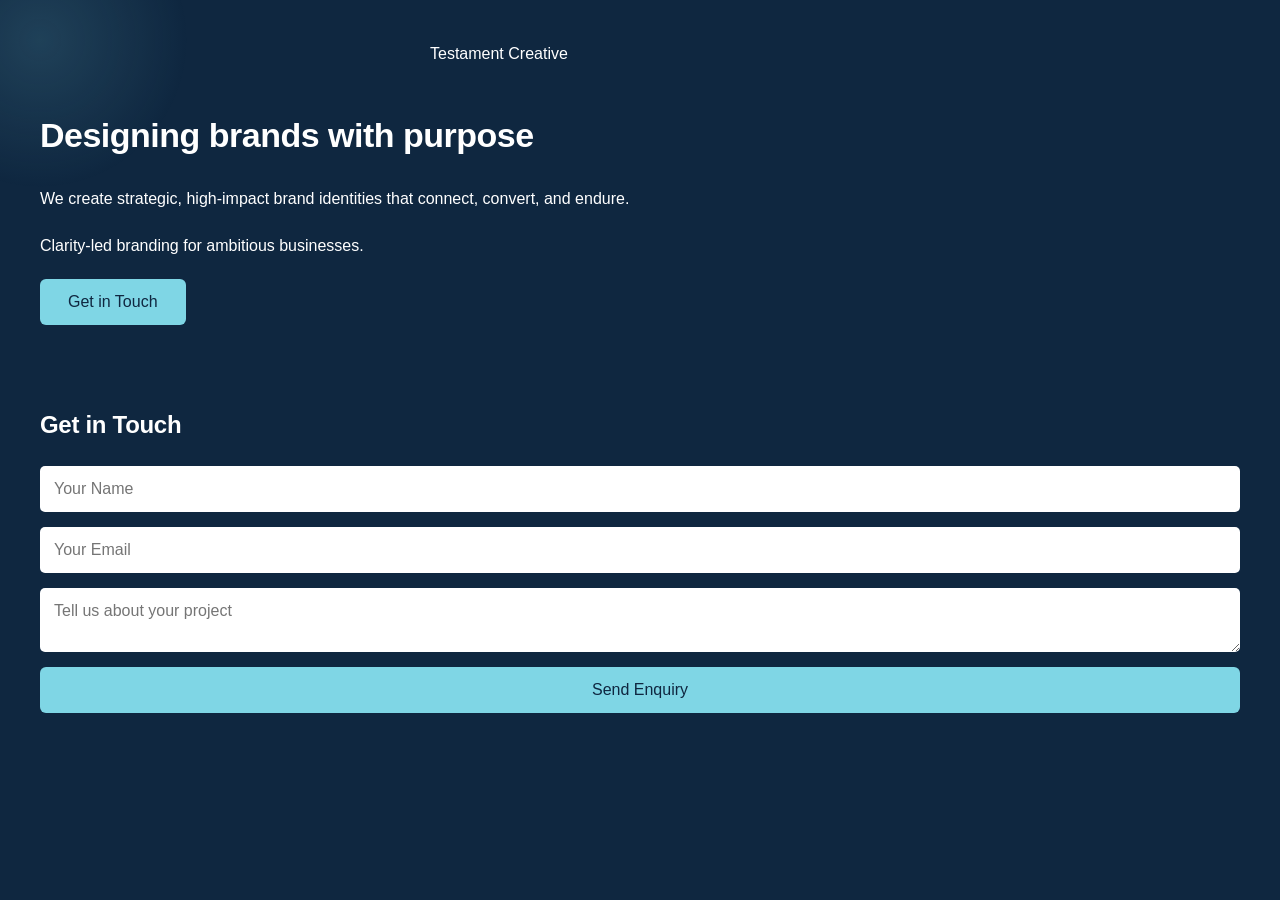
==== commit 428d8f3e: "Fixed forms issue again" ====
--- a/index.html
+++ b/index.html
@@ -2,15 +2,9 @@
 <html lang="en">
 <head>
 <meta charset="UTF-8">
-<title>Testament Creative | Branding & Design Agency UK</title>
-
 <meta name="viewport" content="width=device-width, initial-scale=1.0">
-
-<meta name="description" content="Testament Creative is a UK-based branding and design agency helping businesses build strong, purposeful brand identities that stand out and scale.">
-
-<link rel="stylesheet" href="style.css?v=6">
-<link rel="icon" type="image/png" href="favicon.png">
-
+<title>Testament Creative</title>
+<link rel="stylesheet" href="style.css">
 </head>
 
 <body>
@@ -18,76 +12,49 @@
 <div class="cursor-glow"></div>
 
 <header>
-<img src="logo.svg" alt="Testament Creative branding agency logo" class="logo fade-in logo-drop">
+<div class="logo fade-in">Testament Creative</div>
 </header>
 
-<section class="hero fade-in">
-<h1>Strong brands aren’t accidental — they’re built with purpose.</h1>
+<section class="hero">
+<h1 class="fade-in">Designing brands with purpose</h1>
 
-<p><strong>Strategic brand identity for ambitious businesses.</strong></p>
-
-<p>
-We design clear, confident brand identities that give businesses direction,
-consistency, and presence from day one.
+<p class="fade-in">
+We create strategic, high-impact brand identities that connect, convert, and endure.
 </p>
 
-<button onclick="scrollToContact()">Get in Touch</button>
+<p class="fade-in tagline">
+Clarity-led branding for ambitious businesses.
+</p>
+
+<button onclick="scrollToContact()" class="fade-in">Get in Touch</button>
 </section>
 
-<section class="fade-in">
-<h2>What we do</h2>
+<section id="contact" class="contact">
+<h2 class="fade-in">Get in Touch</h2>
 
-<div class="services">
-<div>
-<h3>Design</h3>
-<p>Strategic visual systems crafted to communicate clearly and confidently.</p>
-</div>
+<form action="https://submit-form.com/enug07Dzq" method="POST">
 
-<div>
-<h3>Identity</h3>
-<p>Distinct brand identities built to stand out and scale with your business.</p>
-</div>
+<input type="text" name="name" placeholder="Your Name" required>
 
-<div>
-<h3>Strategy / Application</h3>
-<p>Practical brand thinking applied across touchpoints for real-world impact.</p>
-</div>
-</div>
-</section>
+<input type="email" name="email" placeholder="Your Email" required>
 
-<section class="fade-in">
-<h2>About Us</h2>
-<p>
-Testament Creative is a West Midlands-based design & branding agency focused on building strong, intentional brands.
-We work with emerging businesses and sole traders to craft identities
-that are clear, confident, and built to scale.
-</p>
-</section>
-
-<section id="contact" class="contact fade-in">
-<h2>Contact</h2>
-
-<form id="contact-form" action="https://submit-form.com/enug07Dzq" method="POST">
-<input type="text" name="name" placeholder="Your Name" required>
-<input type="email" name="email" placeholder="Your Email" required>
 <textarea name="message" placeholder="Tell us about your project" required></textarea>
 
+<input type="hidden" name="_redirect" value="https://testamentcreative.co.uk?success=true">
+
 <button type="submit">Send Enquiry</button>
+
 </form>
 
-<p id="form-status" style="display:none;">Thank you — your enquiry has been sent.</p>
+<p id="form-status" style="display:none;"></p>
 
-<p>
-Instagram:
-<a href="https://instagram.com/testament.creative" target="_blank" rel="noopener">
-@testament.creative
-</a>
-</p>
 </section>
 
 <script>
-// Fade-in
+
+// Fade-in animation
 const elements = document.querySelectorAll('.fade-in');
+
 const observer = new IntersectionObserver(entries => {
 entries.forEach(entry => {
 if (entry.isIntersecting) {
@@ -98,49 +65,33 @@
 
 elements.forEach(el => observer.observe(el));
 
+
 // Cursor glow
 const glow = document.querySelector('.cursor-glow');
+
 document.addEventListener('mousemove', (e) => {
 glow.style.left = e.clientX + 'px';
 glow.style.top = e.clientY + 'px';
 });
 
-// Scroll
+
+// Scroll to contact
 function scrollToContact() {
 document.getElementById('contact').scrollIntoView({
 behavior: 'smooth'
 });
 }
 
-// Form handler (FormSpark)
-const form = document.getElementById("contact-form");
+
+// Success message via URL
+const params = new URLSearchParams(window.location.search);
+
+if (params.get("success") === "true") {
 const status = document.getElementById("form-status");
-
-form.addEventListener("submit", async function(e) {
-e.preventDefault();
-
-const data = new FormData(form);
-
-try {
-const response = await fetch(form.action, {
-method: "POST",
-body: data
-});
-
-if (response.ok) {
-form.reset();
 status.style.display = "block";
 status.textContent = "Thank you — your enquiry has been sent.";
-} else {
-status.style.display = "block";
-status.textContent = "Something went wrong. Please try again.";
 }
 
-} catch (error) {
-status.style.display = "block";
-status.textContent = "Something went wrong. Please try again.";
-}
-});
 </script>
 
 </body>
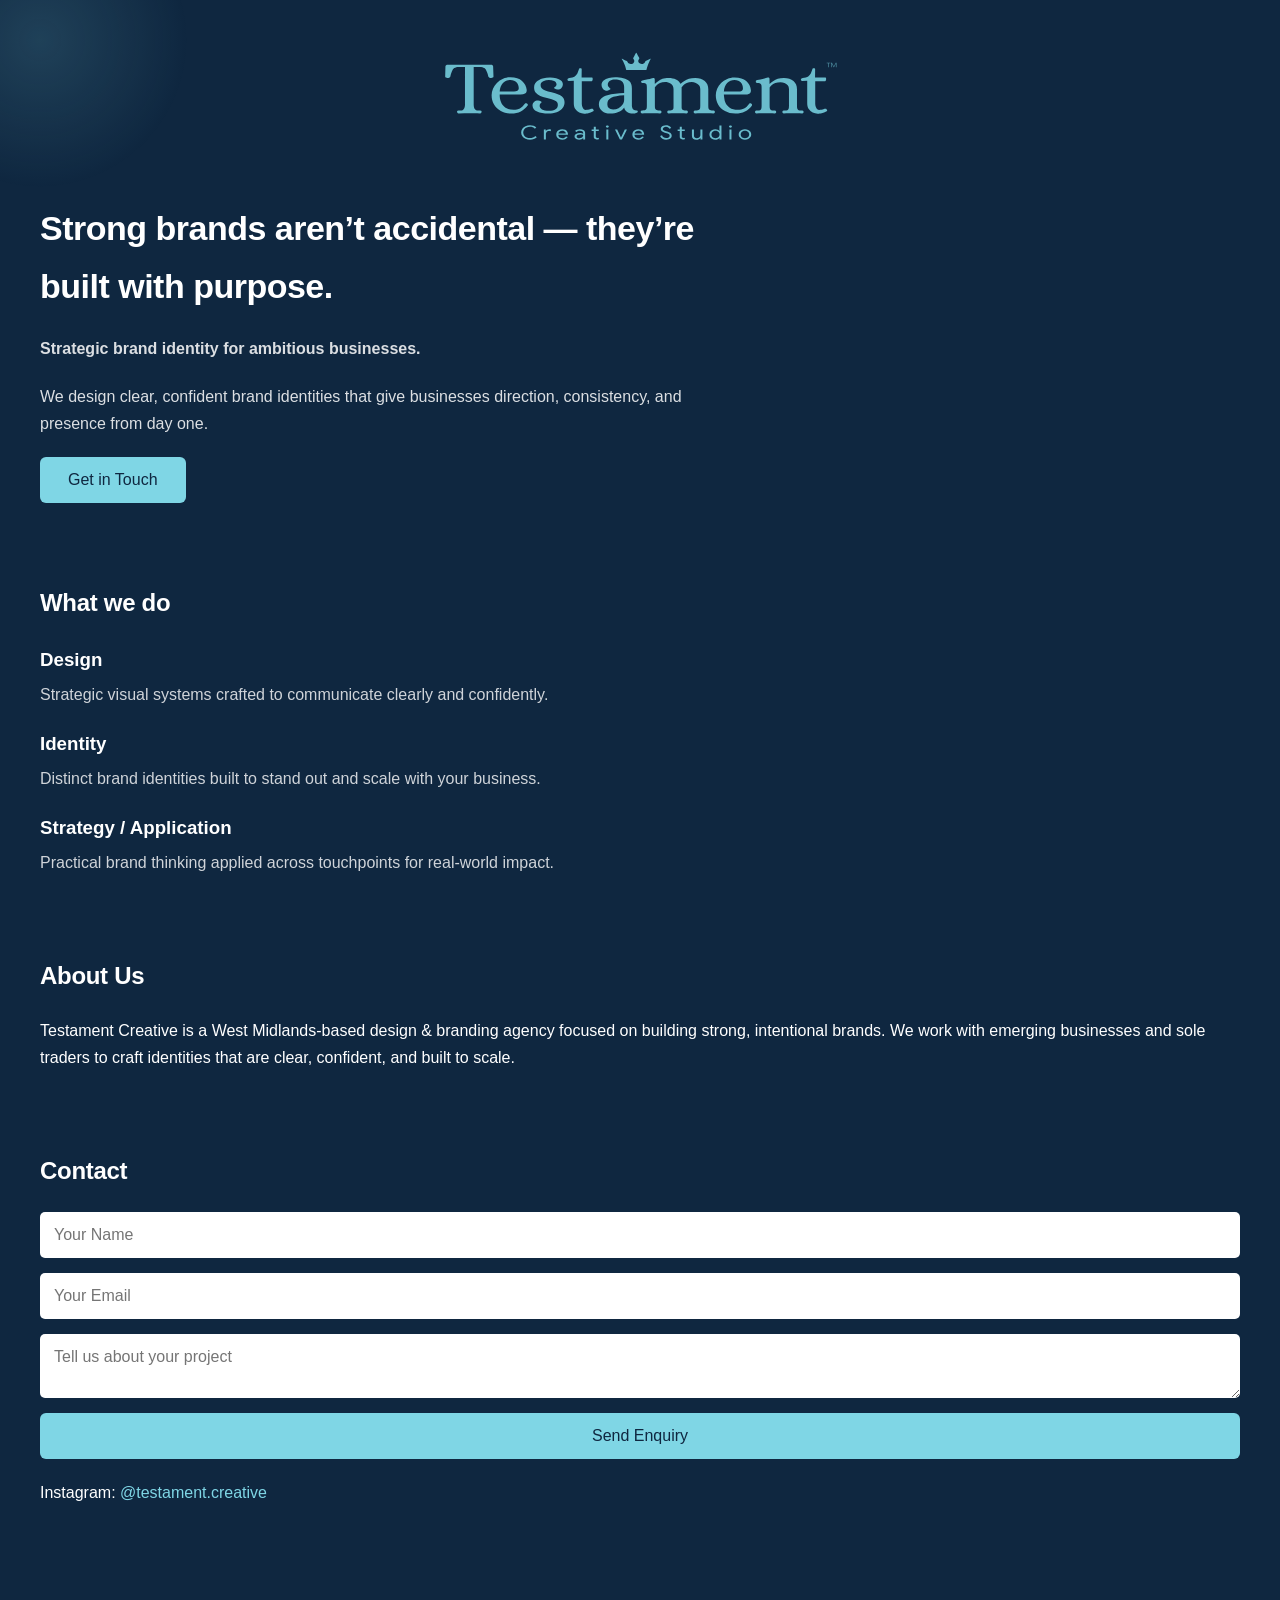
==== commit a4339111: "Reversed Code mistakes" ====
--- a/index.html
+++ b/index.html
@@ -2,9 +2,15 @@
 <html lang="en">
 <head>
 <meta charset="UTF-8">
+<title>Testament Creative | Branding & Design Agency UK</title>
+
 <meta name="viewport" content="width=device-width, initial-scale=1.0">
-<title>Testament Creative</title>
-<link rel="stylesheet" href="style.css">
+
+<meta name="description" content="Testament Creative is a UK-based branding and design agency helping businesses build strong, purposeful brand identities that stand out and scale.">
+
+<link rel="stylesheet" href="style.css?v=6">
+<link rel="icon" type="image/png" href="favicon.png">
+
 </head>
 
 <body>
@@ -12,32 +18,59 @@
 <div class="cursor-glow"></div>
 
 <header>
-<div class="logo fade-in">Testament Creative</div>
+<img src="logo.svg" alt="Testament Creative branding agency logo" class="logo fade-in logo-drop">
 </header>
 
-<section class="hero">
-<h1 class="fade-in">Designing brands with purpose</h1>
+<section class="hero fade-in">
+<h1>Strong brands aren’t accidental — they’re built with purpose.</h1>
 
-<p class="fade-in">
-We create strategic, high-impact brand identities that connect, convert, and endure.
+<p><strong>Strategic brand identity for ambitious businesses.</strong></p>
+
+<p>
+We design clear, confident brand identities that give businesses direction,
+consistency, and presence from day one.
 </p>
 
-<p class="fade-in tagline">
-Clarity-led branding for ambitious businesses.
-</p>
-
-<button onclick="scrollToContact()" class="fade-in">Get in Touch</button>
+<button onclick="scrollToContact()">Get in Touch</button>
 </section>
 
-<section id="contact" class="contact">
-<h2 class="fade-in">Get in Touch</h2>
+<section class="fade-in">
+<h2>What we do</h2>
+
+<div class="services">
+<div>
+<h3>Design</h3>
+<p>Strategic visual systems crafted to communicate clearly and confidently.</p>
+</div>
+
+<div>
+<h3>Identity</h3>
+<p>Distinct brand identities built to stand out and scale with your business.</p>
+</div>
+
+<div>
+<h3>Strategy / Application</h3>
+<p>Practical brand thinking applied across touchpoints for real-world impact.</p>
+</div>
+</div>
+</section>
+
+<section class="fade-in">
+<h2>About Us</h2>
+<p>
+Testament Creative is a West Midlands-based design & branding agency focused on building strong, intentional brands.
+We work with emerging businesses and sole traders to craft identities
+that are clear, confident, and built to scale.
+</p>
+</section>
+
+<section id="contact" class="contact fade-in">
+<h2>Contact</h2>
 
 <form action="https://submit-form.com/enug07Dzq" method="POST">
 
 <input type="text" name="name" placeholder="Your Name" required>
-
 <input type="email" name="email" placeholder="Your Email" required>
-
 <textarea name="message" placeholder="Tell us about your project" required></textarea>
 
 <input type="hidden" name="_redirect" value="https://testamentcreative.co.uk?success=true">
@@ -48,11 +81,17 @@
 
 <p id="form-status" style="display:none;"></p>
 
+<p>
+Instagram:
+<a href="https://instagram.com/testament.creative" target="_blank" rel="noopener">
+@testament.creative
+</a>
+</p>
 </section>
 
 <script>
 
-// Fade-in animation
+// Fade-in on scroll
 const elements = document.querySelectorAll('.fade-in');
 
 const observer = new IntersectionObserver(entries => {
@@ -65,7 +104,6 @@
 
 elements.forEach(el => observer.observe(el));
 
-
 // Cursor glow
 const glow = document.querySelector('.cursor-glow');
 
@@ -74,14 +112,12 @@
 glow.style.top = e.clientY + 'px';
 });
 
-
-// Scroll to contact
+// Smooth scroll
 function scrollToContact() {
 document.getElementById('contact').scrollIntoView({
 behavior: 'smooth'
 });
 }
-
 
 // Success message via URL
 const params = new URLSearchParams(window.location.search);
